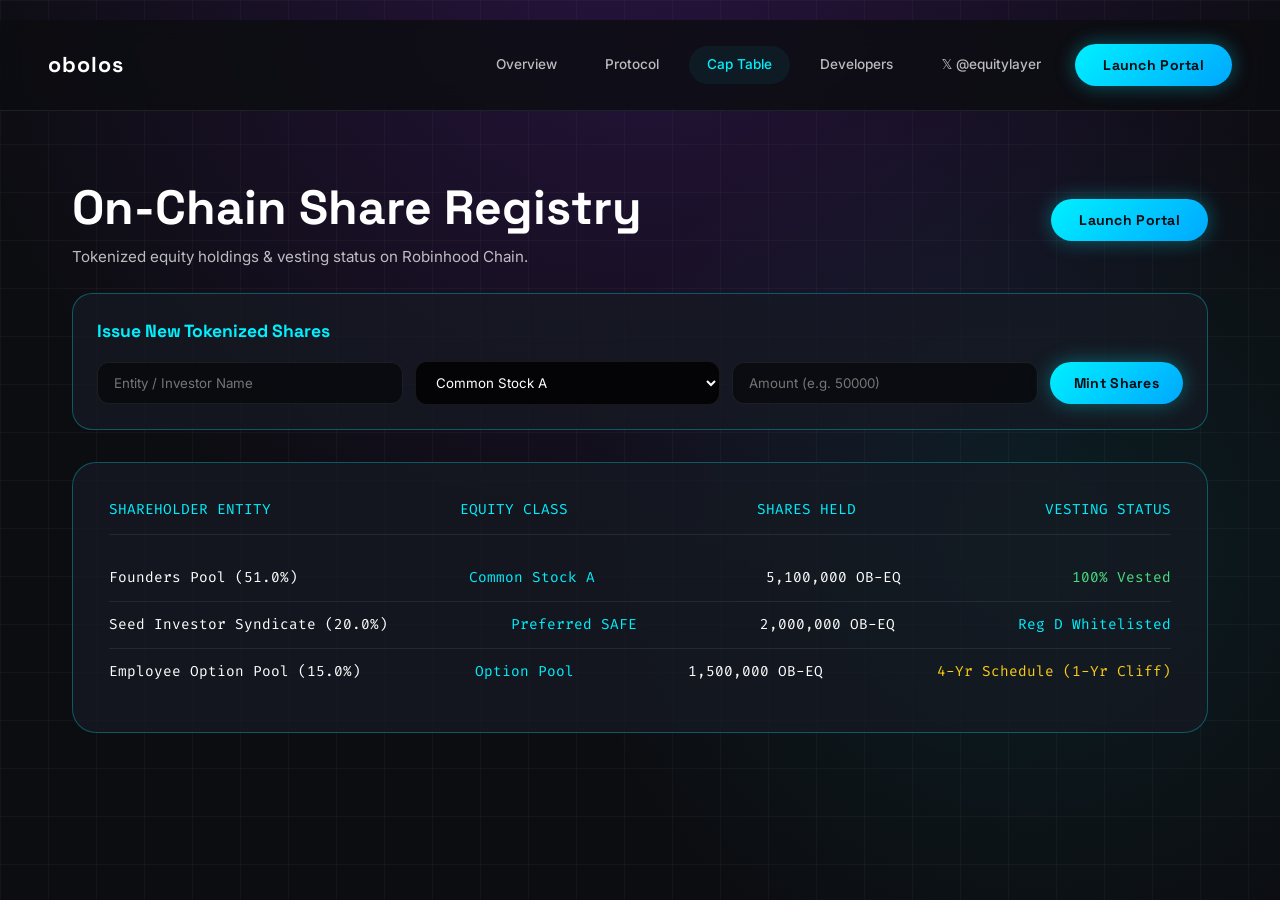
==== cap-table.html @ fc0dc56d "Make all multipage features fully functional with interactive modals, cap table minting, compliance " ====
<!DOCTYPE html>
<html lang="en">
<head>
  <meta charset="utf-8" />
  <meta name="viewport" content="width=device-width, initial-scale=1" />
  <title>On-Chain Cap Table Portal | obolos</title>
  <meta name="description" content="Manage tokenized share registries, SAFE agreements, and shareholder allocations on Robinhood Chain." />
  <link rel="stylesheet" href="styles.css" />
</head>
<body style="padding-top: 20px;">

  <!-- Top Navigation Bar -->
  <header class="navbar-obolos">
    <a href="index.html" class="brand-logo-obolos">
      obolos
    </a>

    <div class="desktop-nav-links" style="display: flex; align-items: center; gap: 16px;">
      <nav class="nav-links-obolos">
        <a href="index.html" class="nav-link-obolos">Overview</a>
        <a href="protocol.html" class="nav-link-obolos">Protocol</a>
        <a href="cap-table.html" class="nav-link-obolos active">Cap Table</a>
        <a href="developers.html" class="nav-link-obolos">Developers</a>
        <a href="https://x.com/equitylayer" target="_blank" class="nav-link-obolos">𝕏 @equitylayer</a>
      </nav>

      <button class="btn-obolos-cyan" onclick="launchComplianceModal()">Launch Portal</button>
    </div>
  </header>

  <div class="wrap-container" style="padding-top: 60px; padding-bottom: 120px;">
    <div style="display: flex; justify-content: space-between; align-items: center; margin-bottom: 24px; flex-wrap: wrap; gap: 16px;">
      <div>
        <h1 style="font-family: var(--font-display); font-size: 3rem; font-weight: 700;">On-Chain Share Registry</h1>
        <p style="color: var(--text-muted); font-size: 0.95rem;">Tokenized equity holdings & vesting status on Robinhood Chain.</p>
      </div>

      <button class="btn-obolos-cyan" onclick="launchComplianceModal()">Launch Portal</button>
    </div>

    <!-- Add Shareholder Interactive Form -->
    <div style="background: var(--bg-card); border: 1px solid var(--stroke-glow); border-radius: 20px; padding: 24px; margin-bottom: 32px;">
      <h3 style="font-family: var(--font-display); font-size: 1.1rem; font-weight: 700; color: var(--neon-cyan); margin-bottom: 16px;">Issue New Tokenized Shares</h3>
      <div style="display: grid; grid-template-columns: repeat(3, 1fr) auto; gap: 12px; align-items: center;">
        <input type="text" id="newShareholderName" placeholder="Entity / Investor Name" style="padding: 12px 16px; border-radius: 12px; border: 1px solid var(--stroke); background: rgba(0,0,0,0.5); color: #fff; font-family: var(--font-sans);" />
        <select id="newShareClass" style="padding: 12px 16px; border-radius: 12px; border: 1px solid var(--stroke); background: rgba(0,0,0,0.8); color: #fff; font-family: var(--font-sans);">
          <option>Common Stock A</option>
          <option>Preferred SAFE</option>
          <option>Option Pool</option>
        </select>
        <input type="number" id="newShareAmount" placeholder="Amount (e.g. 50000)" style="padding: 12px 16px; border-radius: 12px; border: 1px solid var(--stroke); background: rgba(0,0,0,0.5); color: #fff; font-family: var(--font-sans);" />
        <button class="btn-obolos-cyan" style="padding: 12px 24px;" onclick="addNewShareholder()">Mint Shares</button>
      </div>
    </div>

    <div style="background: var(--bg-card); border: 1px solid var(--stroke-glow); border-radius: 24px; padding: 36px; font-family: var(--font-mono); font-size: 0.9rem;">
      <div style="display: flex; justify-content: space-between; margin-bottom: 20px; border-bottom: 1px solid var(--stroke); padding-bottom: 12px; color: var(--neon-cyan);">
        <span>SHAREHOLDER ENTITY</span>
        <span>EQUITY CLASS</span>
        <span>SHARES HELD</span>
        <span>VESTING STATUS</span>
      </div>

      <div id="shareholderRegistryList">
        <div style="display: flex; justify-content: space-between; padding: 12px 0; border-bottom: 1px solid var(--stroke); color: var(--text-white);">
          <span>Founders Pool (51.0%)</span>
          <span style="color: var(--neon-cyan);">Common Stock A</span>
          <span>5,100,000 OB-EQ</span>
          <span style="color: #4ade80;">100% Vested</span>
        </div>

        <div style="display: flex; justify-content: space-between; padding: 12px 0; border-bottom: 1px solid var(--stroke); color: var(--text-white);">
          <span>Seed Investor Syndicate (20.0%)</span>
          <span style="color: var(--neon-cyan);">Preferred SAFE</span>
          <span>2,000,000 OB-EQ</span>
          <span style="color: #00f0ff;">Reg D Whitelisted</span>
        </div>

        <div style="display: flex; justify-content: space-between; padding: 12px 0; color: var(--text-white);">
          <span>Employee Option Pool (15.0%)</span>
          <span style="color: var(--neon-cyan);">Option Pool</span>
          <span>1,500,000 OB-EQ</span>
          <span style="color: #facc15;">4-Yr Schedule (1-Yr Cliff)</span>
        </div>
      </div>
    </div>
  </div>

  <script src="app.js"></script>
</body>
</html>
---- styles.css ----
/* ==========================================================================
   OBOLOS - THE COMPLIANCE PROTOCOL FOR TOKENIZED EQUITY (ROBINHOOD CHAIN)
   Design System: Dark Obsidian (#0c0d11), Neon Cyan (#00f0ff), Neon Violet (#8a2be2),
                  Glassmorphism (#161a23), Inter + Space Grotesk Typography
   ========================================================================== */

@import url('https://fonts.googleapis.com/css2?family=Inter:wght@300;400;500;600;700&family=Space+Grotesk:wght@400;500;600;700&family=Fira+Code:wght@400;500&display=swap');

:root {
  --bg-obsidian: #0c0d11;
  --bg-card: rgba(22, 26, 35, 0.75);
  --bg-card-hover: rgba(30, 36, 48, 0.85);

  --neon-cyan: #00f0ff;
  --neon-violet: #8a2be2;
  --neon-blue: #3b82f6;

  --stroke: rgba(255, 255, 255, 0.08);
  --stroke-glow: rgba(0, 240, 255, 0.3);

  --text-white: #ffffff;
  --text-muted: rgba(255, 255, 255, 0.72);
  --text-subtle: rgba(255, 255, 255, 0.45);

  --font-sans: 'Inter', system-ui, sans-serif;
  --font-display: 'Space Grotesk', system-ui, sans-serif;
  --font-mono: 'Fira Code', monospace;
}

*, *::before, *::after {
  box-sizing: border-box;
  margin: 0;
  padding: 0;
}

html {
  scroll-behavior: smooth;
  font-size: 16px;
  background-color: var(--bg-obsidian);
  color: var(--text-white);
  font-family: var(--font-sans);
  -webkit-font-smoothing: antialiased;
}

body {
  min-height: 100vh;
  position: relative;
  overflow-x: hidden;
  line-height: 1.55;
  background-color: var(--bg-obsidian);
  background-image: 
    radial-gradient(circle at 50% -10%, rgba(138, 43, 226, 0.22) 0%, transparent 60%),
    radial-gradient(circle at 80% 60%, rgba(0, 240, 255, 0.08) 0%, transparent 40%),
    linear-gradient(rgba(255, 255, 255, 0.03) 1px, transparent 1px),
    linear-gradient(90deg, rgba(255, 255, 255, 0.03) 1px, transparent 1px);
  background-size: 100% 100%, 100% 100%, 48px 48px, 48px 48px;
}

a {
  color: inherit;
  text-decoration: none;
}

button {
  font-family: inherit;
  cursor: pointer;
}

/* Layout Container */
.wrap-container {
  max-width: 1200px;
  margin: 0 auto;
  padding: 0 32px;
}

/* Top Navbar */
.navbar-obolos {
  display: flex;
  align-items: center;
  justify-content: space-between;
  padding: 24px 48px;
  background: rgba(12, 13, 17, 0.8);
  backdrop-filter: blur(12px);
  position: sticky;
  top: 0;
  z-index: 100;
  border-bottom: 1px solid var(--stroke);
}

.brand-logo-obolos {
  display: inline-flex;
  align-items: center;
  gap: 12px;
  font-family: var(--font-display);
  font-size: 1.35rem;
  font-weight: 700;
  letter-spacing: 0.05em;
  color: var(--text-white);
}

.nav-links-obolos {
  display: flex;
  align-items: center;
  gap: 12px;
}

.nav-link-obolos {
  padding: 8px 18px;
  border-radius: 9999px;
  font-size: 0.85rem;
  font-weight: 500;
  color: var(--text-muted);
  transition: all 0.2s ease;
}

.nav-link-obolos:hover, .nav-link-obolos.active {
  color: var(--neon-cyan);
  background: rgba(0, 240, 255, 0.06);
}

/* Buttons */
.btn-obolos-cyan {
  background: linear-gradient(135deg, #00f0ff 0%, #00a8ff 100%);
  color: #0c0d11;
  padding: 12px 28px;
  border-radius: 9999px;
  border: none;
  font-family: var(--font-display);
  font-size: 0.88rem;
  font-weight: 700;
  letter-spacing: 0.02em;
  box-shadow: 0 0 20px rgba(0, 240, 255, 0.35);
  transition: all 0.2s ease;
  display: inline-flex;
  align-items: center;
  justify-content: center;
}

.btn-obolos-cyan:hover {
  transform: translateY(-2px);
  box-shadow: 0 0 30px rgba(0, 240, 255, 0.6);
}

.btn-obolos-outline {
  background: rgba(255, 255, 255, 0.04);
  color: var(--text-white);
  padding: 12px 28px;
  border-radius: 9999px;
  border: 1px solid var(--stroke-glow);
  font-family: var(--font-display);
  font-size: 0.88rem;
  font-weight: 600;
  transition: all 0.2s ease;
  display: inline-flex;
  align-items: center;
  justify-content: center;
}

.btn-obolos-outline:hover {
  background: rgba(0, 240, 255, 0.1);
  border-color: var(--neon-cyan);
  color: var(--neon-cyan);
}

/* Hero Section */
.hero-obolos {
  padding: 80px 0 100px;
  text-align: center;
  position: relative;
}

.eyebrow-tag-obolos {
  display: inline-flex;
  align-items: center;
  gap: 8px;
  background: rgba(0, 240, 255, 0.06);
  border: 1px solid rgba(0, 240, 255, 0.25);
  padding: 6px 18px;
  border-radius: 9999px;
  font-family: var(--font-mono);
  font-size: 0.75rem;
  color: var(--neon-cyan);
  margin-bottom: 24px;
  letter-spacing: 0.08em;
}

h1.hero-h1-obolos {
  font-family: var(--font-display);
  font-size: clamp(42px, 5.5vw, 72px);
  line-height: 1.1;
  font-weight: 700;
  letter-spacing: -0.03em;
  background: linear-gradient(135deg, #ffffff 30%, #a5b4fc 70%, #00f0ff 100%);
  -webkit-background-clip: text;
  -webkit-text-fill-color: transparent;
  max-width: 960px;
  margin: 0 auto;
}

/* Cap Table Calculator Card */
.captable-card-obolos {
  background: var(--bg-card);
  border: 1px solid var(--stroke-glow);
  border-radius: 24px;
  padding: 40px;
  margin: 60px auto 0;
  max-width: 900px;
  box-shadow: 0 20px 50px rgba(0, 0, 0, 0.6), inset 0 1px 0 rgba(255,255,255,0.1);
  backdrop-filter: blur(16px);
  text-align: left;
}

/* Feature Grid */
.feature-grid-obolos {
  display: grid;
  grid-template-columns: repeat(2, 1fr);
  gap: 24px;
  margin-top: 48px;
}

.feature-card-item {
  background: var(--bg-card);
  border: 1px solid var(--stroke);
  border-radius: 20px;
  padding: 32px;
  transition: all 0.3s ease;
}

.feature-card-item:hover {
  border-color: var(--neon-cyan);
  transform: translateY(-4px);
  box-shadow: 0 12px 30px rgba(0, 240, 255, 0.15);
}

/* Footer Section */
footer.footer-obolos {
  background: #08090c;
  color: var(--text-white);
  padding: 80px 0 40px;
  border-top: 1px solid var(--stroke);
  margin-top: 100px;
}

.footer-nav-grid {
  display: grid;
  grid-template-columns: 2fr repeat(3, 1fr);
  gap: 40px;
  margin-bottom: 48px;
}

/* Mobile Hamburger Button & Drawer */
.btn-hamburger-obolos {
  display: none;
  width: 40px;
  height: 40px;
  border-radius: 50%;
  border: 1px solid var(--stroke-glow);
  background: rgba(255, 255, 255, 0.05);
  align-items: center;
  justify-content: center;
  cursor: pointer;
}

.btn-hamburger-obolos span {
  display: block;
  width: 16px;
  height: 2px;
  background: var(--neon-cyan);
  margin: 3px 0;
}

.mobile-menu-drawer-obolos {
  display: none;
  position: fixed;
  inset: 0;
  z-index: 999;
  background: rgba(12, 13, 17, 0.98);
  backdrop-filter: blur(16px);
  padding: 32px 24px;
  flex-direction: column;
  justify-content: space-between;
}

.mobile-menu-drawer-obolos.open {
  display: flex;
}

/* Responsive Media Queries */
@media (max-width: 1024px) {
  .wrap-container { padding: 0 24px; }
  .navbar-obolos { padding: 20px 24px; }
  .feature-grid-obolos { grid-template-columns: 1fr; }
  .footer-nav-grid { grid-template-columns: 1fr 1fr; gap: 32px; }
}

@media (max-width: 768px) {
  .desktop-nav-links { display: none !important; }
  .btn-hamburger-obolos { display: flex !important; }
  .navbar-obolos { padding: 16px 20px; }
  .hero-obolos { padding: 40px 0 60px; }
  h1.hero-h1-obolos { font-size: 2.3rem; }
  .captable-card-obolos { padding: 24px; margin-top: 36px; }
  .footer-nav-grid { grid-template-columns: 1fr; gap: 28px; }
}
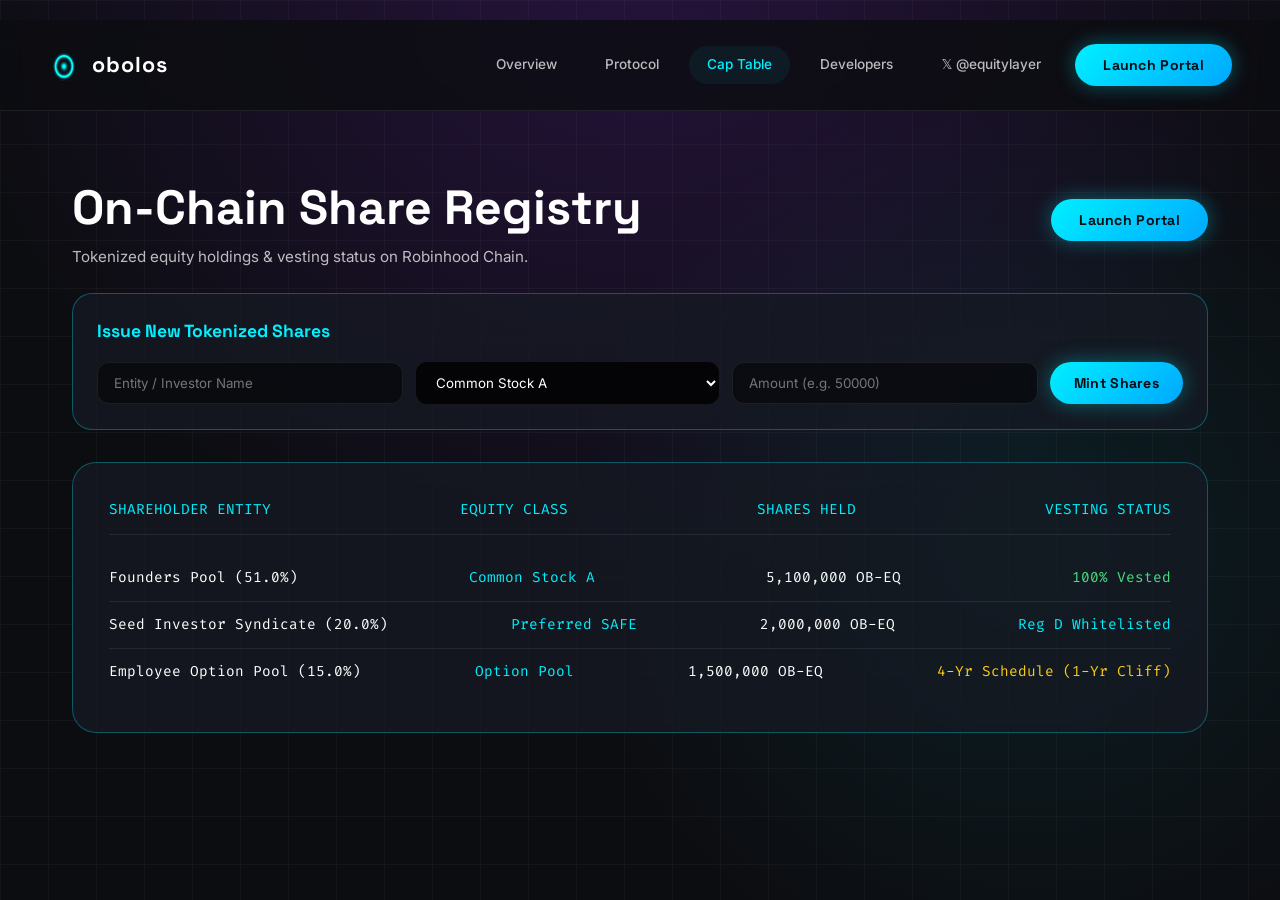
==== commit ec848467: "Update official obolos glowing neon cyan ring emblem logo and favicon across all 4 HTML pages" ====
--- a/cap-table.html
+++ b/cap-table.html
@@ -5,6 +5,9 @@
   <meta name="viewport" content="width=device-width, initial-scale=1" />
   <title>On-Chain Cap Table Portal | obolos</title>
   <meta name="description" content="Manage tokenized share registries, SAFE agreements, and shareholder allocations on Robinhood Chain." />
+  <link rel="icon" type="image/png" href="favicon.png" />
+  <link rel="icon" type="image/svg+xml" href="favicon.svg" />
+  <link rel="apple-touch-icon" href="apple-touch-icon.png" />
   <link rel="stylesheet" href="styles.css" />
 </head>
 <body style="padding-top: 20px;">
@@ -12,6 +15,7 @@
   <!-- Top Navigation Bar -->
   <header class="navbar-obolos">
     <a href="index.html" class="brand-logo-obolos">
+      <img src="logo.png" alt="obolos logo" style="width: 32px; height: 32px; border-radius: 50%; object-fit: cover;">
       obolos
     </a>
 
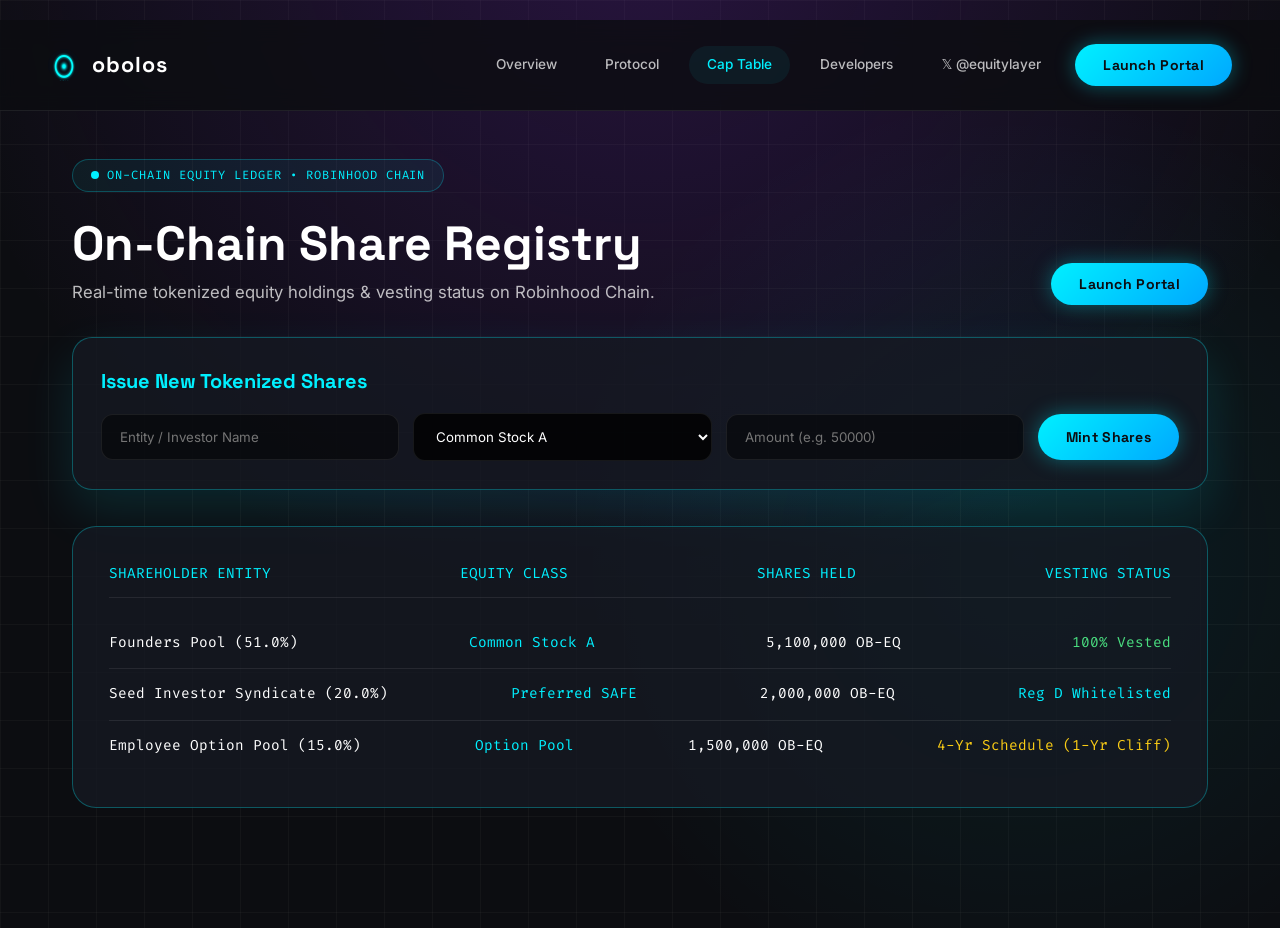
==== commit 9268a6df: "Redesign developers.html with ultra-sleek IDE syntax highlighting, clean responsive layout, and API " ====
--- a/cap-table.html
+++ b/cap-table.html
@@ -30,30 +30,70 @@
 
       <button class="btn-obolos-cyan" onclick="launchComplianceModal()">Launch Portal</button>
     </div>
+
+    <button class="btn-hamburger-obolos" onclick="toggleMobileMenuObolos()" aria-label="Open menu">
+      <div>
+        <span></span>
+        <span></span>
+        <span></span>
+      </div>
+    </button>
   </header>
 
-  <div class="wrap-container" style="padding-top: 60px; padding-bottom: 120px;">
-    <div style="display: flex; justify-content: space-between; align-items: center; margin-bottom: 24px; flex-wrap: wrap; gap: 16px;">
+  <!-- Mobile Menu Drawer -->
+  <div id="mobileMenuDrawerObolos" class="mobile-menu-drawer-obolos">
+    <div style="display: flex; justify-content: space-between; align-items: center;">
+      <a href="index.html" class="brand-logo-obolos" onclick="toggleMobileMenuObolos()">
+        <img src="logo.png" alt="obolos logo" style="width: 32px; height: 32px; border-radius: 50%; object-fit: cover;">
+        obolos
+      </a>
+      <button style="background: transparent; border: none; font-size: 2rem; color: var(--neon-cyan);" onclick="toggleMobileMenuObolos()">&times;</button>
+    </div>
+
+    <div style="display: flex; flex-direction: column; gap: 24px; font-family: var(--font-display); font-size: 1.2rem; font-weight: 600; margin-top: 40px;">
+      <a href="index.html" style="color: #fff;" onclick="toggleMobileMenuObolos()">Overview</a>
+      <a href="protocol.html" style="color: #fff;" onclick="toggleMobileMenuObolos()">Protocol</a>
+      <a href="cap-table.html" style="color: var(--neon-cyan);" onclick="toggleMobileMenuObolos()">Cap Table</a>
+      <a href="developers.html" style="color: #fff;" onclick="toggleMobileMenuObolos()">Developers</a>
+      <a href="https://x.com/equitylayer" target="_blank" style="color: var(--neon-cyan);" onclick="toggleMobileMenuObolos()">𝕏 @equitylayer</a>
+    </div>
+
+    <div style="margin-top: auto;">
+      <button class="btn-obolos-cyan" style="width: 100%;" onclick="toggleMobileMenuObolos(); launchComplianceModal();">Launch Portal</button>
+    </div>
+  </div>
+
+  <div class="wrap-container" style="padding-top: 48px; padding-bottom: 120px;">
+    <div class="eyebrow-tag-obolos">
+      <span style="width: 8px; height: 8px; border-radius: 50%; background: var(--neon-cyan);"></span>
+      ON-CHAIN EQUITY LEDGER • ROBINHOOD CHAIN
+    </div>
+
+    <div style="display: flex; justify-content: space-between; align-items: flex-end; margin-bottom: 32px; flex-wrap: wrap; gap: 16px;">
       <div>
-        <h1 style="font-family: var(--font-display); font-size: 3rem; font-weight: 700;">On-Chain Share Registry</h1>
-        <p style="color: var(--text-muted); font-size: 0.95rem;">Tokenized equity holdings & vesting status on Robinhood Chain.</p>
+        <h1 style="font-family: var(--font-display); font-size: clamp(32px, 4vw, 48px); font-weight: 700; line-height: 1.15;">
+          On-Chain Share Registry
+        </h1>
+        <p style="color: var(--text-muted); font-size: 1.05rem; margin-top: 8px;">
+          Real-time tokenized equity holdings & vesting status on Robinhood Chain.
+        </p>
       </div>
 
       <button class="btn-obolos-cyan" onclick="launchComplianceModal()">Launch Portal</button>
     </div>
 
     <!-- Add Shareholder Interactive Form -->
-    <div style="background: var(--bg-card); border: 1px solid var(--stroke-glow); border-radius: 20px; padding: 24px; margin-bottom: 32px;">
-      <h3 style="font-family: var(--font-display); font-size: 1.1rem; font-weight: 700; color: var(--neon-cyan); margin-bottom: 16px;">Issue New Tokenized Shares</h3>
-      <div style="display: grid; grid-template-columns: repeat(3, 1fr) auto; gap: 12px; align-items: center;">
-        <input type="text" id="newShareholderName" placeholder="Entity / Investor Name" style="padding: 12px 16px; border-radius: 12px; border: 1px solid var(--stroke); background: rgba(0,0,0,0.5); color: #fff; font-family: var(--font-sans);" />
-        <select id="newShareClass" style="padding: 12px 16px; border-radius: 12px; border: 1px solid var(--stroke); background: rgba(0,0,0,0.8); color: #fff; font-family: var(--font-sans);">
+    <div style="background: var(--bg-card); border: 1px solid var(--stroke-glow); border-radius: 20px; padding: 28px; margin-bottom: 36px; box-shadow: 0 20px 50px rgba(0,240,255,0.12);">
+      <h3 style="font-family: var(--font-display); font-size: 1.25rem; font-weight: 700; color: var(--neon-cyan); margin-bottom: 16px;">Issue New Tokenized Shares</h3>
+      <div style="display: grid; grid-template-columns: repeat(3, 1fr) auto; gap: 14px; align-items: center;">
+        <input type="text" id="newShareholderName" placeholder="Entity / Investor Name" style="padding: 14px 18px; border-radius: 12px; border: 1px solid var(--stroke); background: rgba(0,0,0,0.5); color: #fff; font-family: var(--font-sans);" />
+        <select id="newShareClass" style="padding: 14px 18px; border-radius: 12px; border: 1px solid var(--stroke); background: rgba(0,0,0,0.8); color: #fff; font-family: var(--font-sans);">
           <option>Common Stock A</option>
           <option>Preferred SAFE</option>
           <option>Option Pool</option>
         </select>
-        <input type="number" id="newShareAmount" placeholder="Amount (e.g. 50000)" style="padding: 12px 16px; border-radius: 12px; border: 1px solid var(--stroke); background: rgba(0,0,0,0.5); color: #fff; font-family: var(--font-sans);" />
-        <button class="btn-obolos-cyan" style="padding: 12px 24px;" onclick="addNewShareholder()">Mint Shares</button>
+        <input type="number" id="newShareAmount" placeholder="Amount (e.g. 50000)" style="padding: 14px 18px; border-radius: 12px; border: 1px solid var(--stroke); background: rgba(0,0,0,0.5); color: #fff; font-family: var(--font-sans);" />
+        <button class="btn-obolos-cyan" style="padding: 14px 28px;" onclick="addNewShareholder()">Mint Shares</button>
       </div>
     </div>
 
@@ -66,21 +106,21 @@
       </div>
 
       <div id="shareholderRegistryList">
-        <div style="display: flex; justify-content: space-between; padding: 12px 0; border-bottom: 1px solid var(--stroke); color: var(--text-white);">
+        <div style="display: flex; justify-content: space-between; padding: 14px 0; border-bottom: 1px solid var(--stroke); color: var(--text-white);">
           <span>Founders Pool (51.0%)</span>
           <span style="color: var(--neon-cyan);">Common Stock A</span>
           <span>5,100,000 OB-EQ</span>
           <span style="color: #4ade80;">100% Vested</span>
         </div>
 
-        <div style="display: flex; justify-content: space-between; padding: 12px 0; border-bottom: 1px solid var(--stroke); color: var(--text-white);">
+        <div style="display: flex; justify-content: space-between; padding: 14px 0; border-bottom: 1px solid var(--stroke); color: var(--text-white);">
           <span>Seed Investor Syndicate (20.0%)</span>
           <span style="color: var(--neon-cyan);">Preferred SAFE</span>
           <span>2,000,000 OB-EQ</span>
           <span style="color: #00f0ff;">Reg D Whitelisted</span>
         </div>
 
-        <div style="display: flex; justify-content: space-between; padding: 12px 0; color: var(--text-white);">
+        <div style="display: flex; justify-content: space-between; padding: 14px 0; color: var(--text-white);">
           <span>Employee Option Pool (15.0%)</span>
           <span style="color: var(--neon-cyan);">Option Pool</span>
           <span>1,500,000 OB-EQ</span>
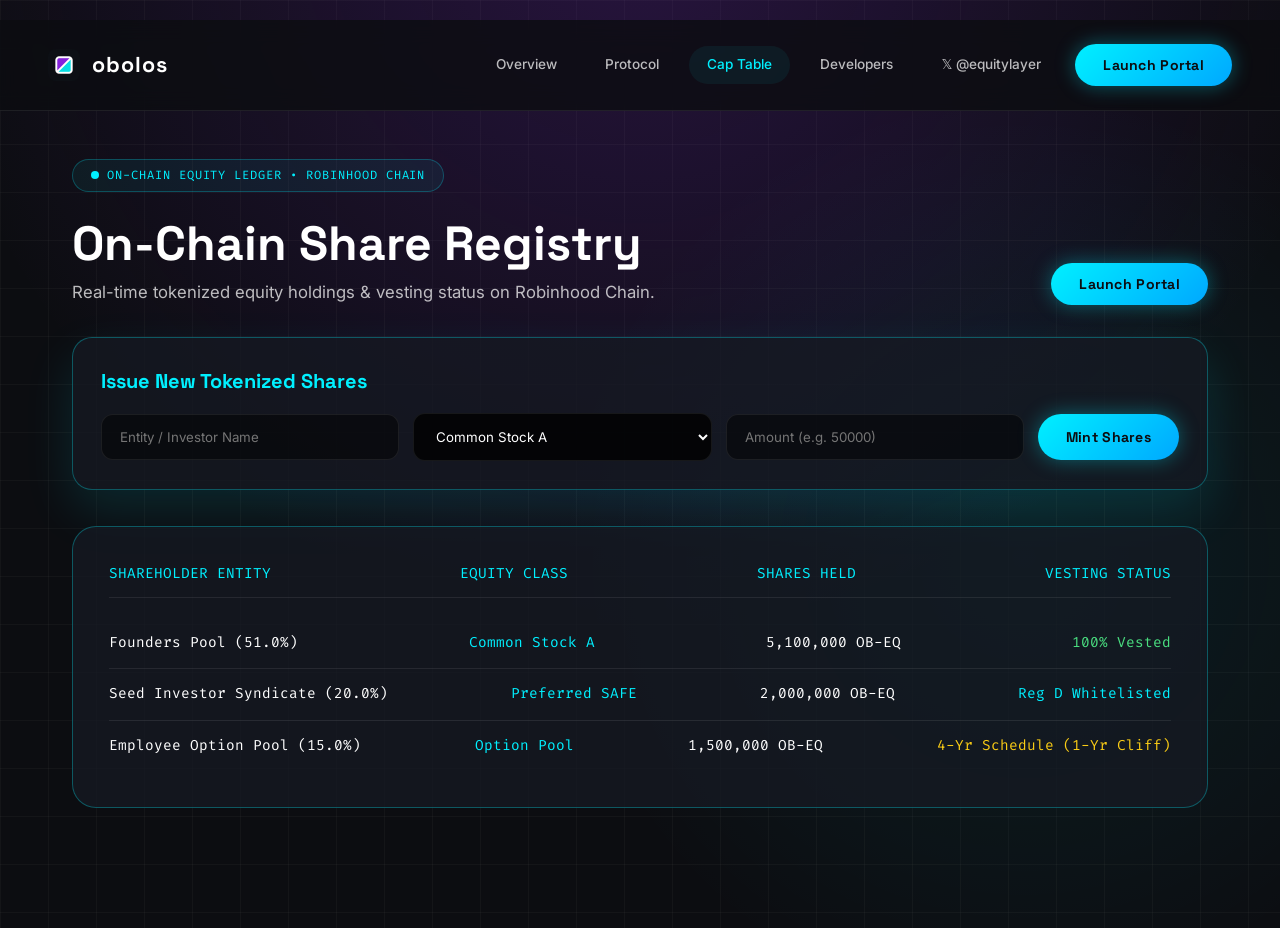
==== commit 02eb996d: "Update official obolos purple and cyan diagonal split triangle logo and favicon assets across all pa" ====
--- a/cap-table.html
+++ b/cap-table.html
@@ -15,7 +15,7 @@
   <!-- Top Navigation Bar -->
   <header class="navbar-obolos">
     <a href="index.html" class="brand-logo-obolos">
-      <img src="logo.png" alt="obolos logo" style="width: 32px; height: 32px; border-radius: 50%; object-fit: cover;">
+      <img src="logo.png" alt="obolos logo" style="width: 32px; height: 32px; border-radius: 8px; object-fit: cover;">
       obolos
     </a>
 
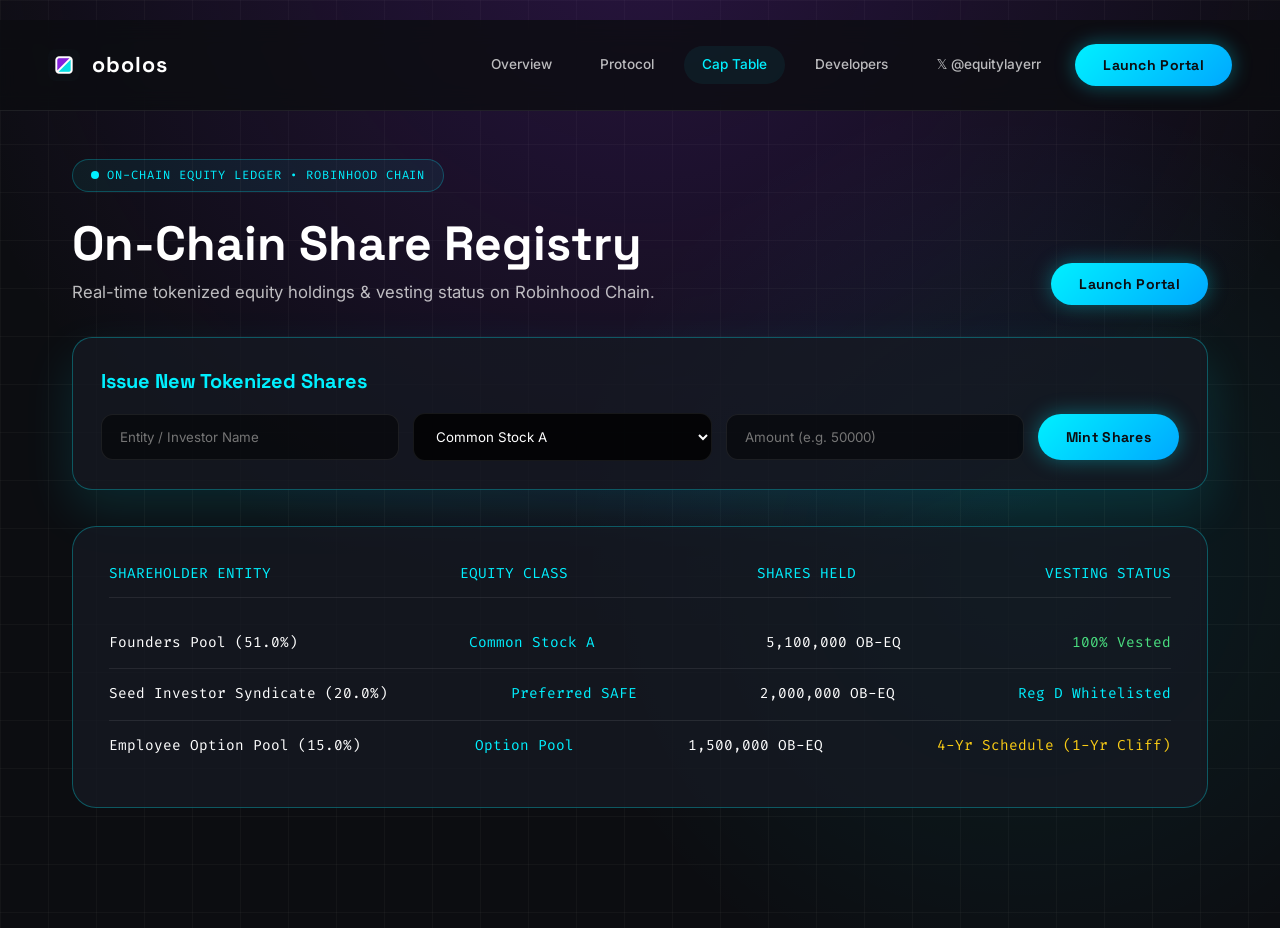
==== commit 1d285015: "Update official X profile link to https://x.com/equitylayerr across all pages" ====
--- a/cap-table.html
+++ b/cap-table.html
@@ -25,7 +25,7 @@
         <a href="protocol.html" class="nav-link-obolos">Protocol</a>
         <a href="cap-table.html" class="nav-link-obolos active">Cap Table</a>
         <a href="developers.html" class="nav-link-obolos">Developers</a>
-        <a href="https://x.com/equitylayer" target="_blank" class="nav-link-obolos">𝕏 @equitylayer</a>
+        <a href="https://x.com/equitylayerr" target="_blank" class="nav-link-obolos">𝕏 @equitylayerr</a>
       </nav>
 
       <button class="btn-obolos-cyan" onclick="launchComplianceModal()">Launch Portal</button>
@@ -55,7 +55,7 @@
       <a href="protocol.html" style="color: #fff;" onclick="toggleMobileMenuObolos()">Protocol</a>
       <a href="cap-table.html" style="color: var(--neon-cyan);" onclick="toggleMobileMenuObolos()">Cap Table</a>
       <a href="developers.html" style="color: #fff;" onclick="toggleMobileMenuObolos()">Developers</a>
-      <a href="https://x.com/equitylayer" target="_blank" style="color: var(--neon-cyan);" onclick="toggleMobileMenuObolos()">𝕏 @equitylayer</a>
+      <a href="https://x.com/equitylayerr" target="_blank" style="color: var(--neon-cyan);" onclick="toggleMobileMenuObolos()">𝕏 @equitylayerr</a>
     </div>
 
     <div style="margin-top: auto;">
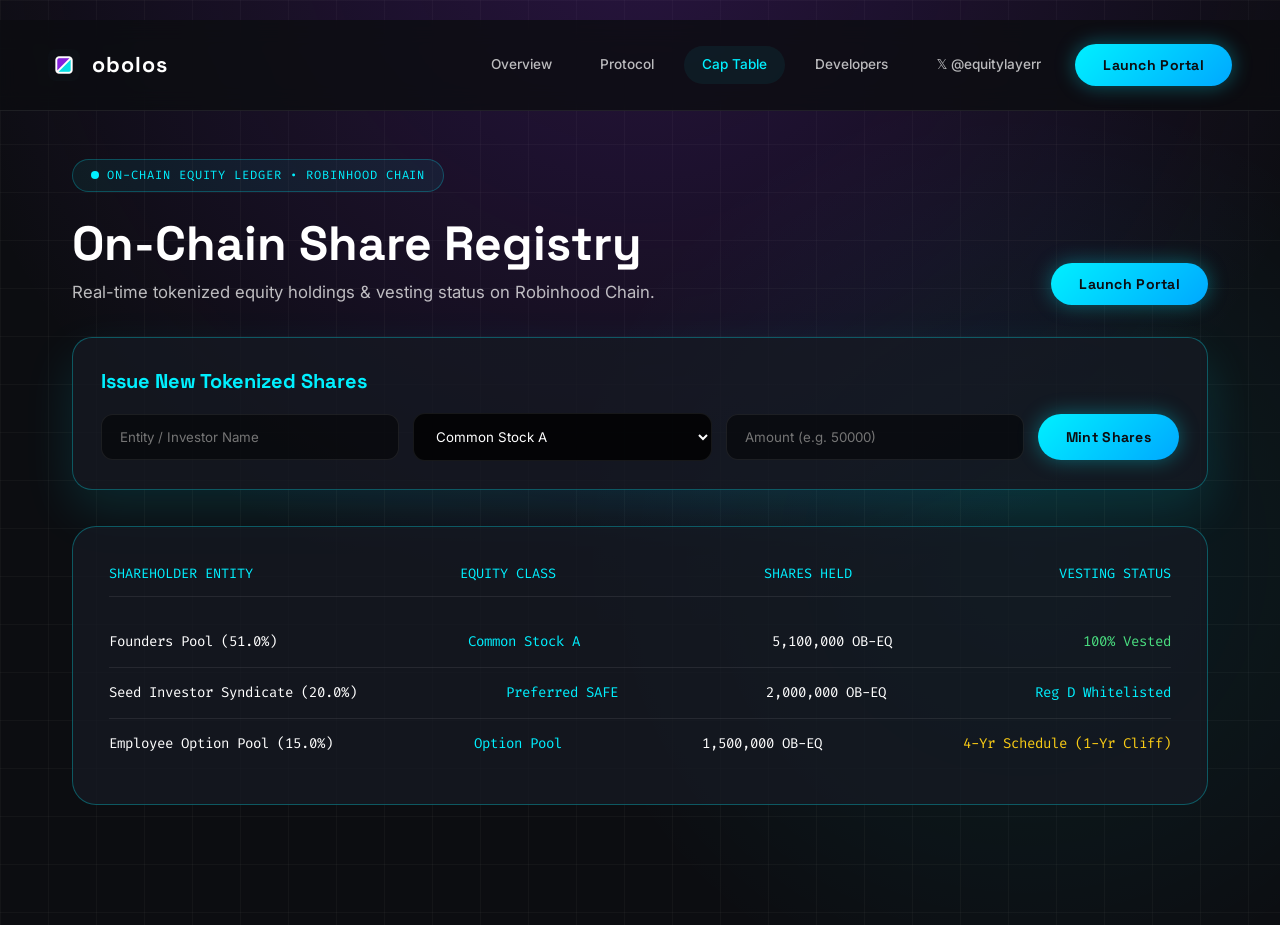
==== commit aa17276e: "Fix mobile responsive layout across all pages with 1-column grid fallback, full-width forms, and scr" ====
--- a/cap-table.html
+++ b/cap-table.html
@@ -97,34 +97,36 @@
       </div>
     </div>
 
-    <div style="background: var(--bg-card); border: 1px solid var(--stroke-glow); border-radius: 24px; padding: 36px; font-family: var(--font-mono); font-size: 0.9rem;">
-      <div style="display: flex; justify-content: space-between; margin-bottom: 20px; border-bottom: 1px solid var(--stroke); padding-bottom: 12px; color: var(--neon-cyan);">
-        <span>SHAREHOLDER ENTITY</span>
-        <span>EQUITY CLASS</span>
-        <span>SHARES HELD</span>
-        <span>VESTING STATUS</span>
-      </div>
-
-      <div id="shareholderRegistryList">
-        <div style="display: flex; justify-content: space-between; padding: 14px 0; border-bottom: 1px solid var(--stroke); color: var(--text-white);">
-          <span>Founders Pool (51.0%)</span>
-          <span style="color: var(--neon-cyan);">Common Stock A</span>
-          <span>5,100,000 OB-EQ</span>
-          <span style="color: #4ade80;">100% Vested</span>
+    <div style="background: var(--bg-card); border: 1px solid var(--stroke-glow); border-radius: 24px; padding: 36px; overflow-x: auto;">
+      <div style="min-width: 540px;">
+        <div style="display: flex; justify-content: space-between; margin-bottom: 20px; border-bottom: 1px solid var(--stroke); padding-bottom: 12px; color: var(--neon-cyan); font-family: var(--font-mono); font-size: 0.85rem;">
+          <span>SHAREHOLDER ENTITY</span>
+          <span>EQUITY CLASS</span>
+          <span>SHARES HELD</span>
+          <span>VESTING STATUS</span>
         </div>
 
-        <div style="display: flex; justify-content: space-between; padding: 14px 0; border-bottom: 1px solid var(--stroke); color: var(--text-white);">
-          <span>Seed Investor Syndicate (20.0%)</span>
-          <span style="color: var(--neon-cyan);">Preferred SAFE</span>
-          <span>2,000,000 OB-EQ</span>
-          <span style="color: #00f0ff;">Reg D Whitelisted</span>
-        </div>
+        <div id="shareholderRegistryList">
+          <div style="display: flex; justify-content: space-between; padding: 14px 0; border-bottom: 1px solid var(--stroke); color: var(--text-white); font-family: var(--font-mono); font-size: 0.88rem;">
+            <span>Founders Pool (51.0%)</span>
+            <span style="color: var(--neon-cyan);">Common Stock A</span>
+            <span>5,100,000 OB-EQ</span>
+            <span style="color: #4ade80;">100% Vested</span>
+          </div>
 
-        <div style="display: flex; justify-content: space-between; padding: 14px 0; color: var(--text-white);">
-          <span>Employee Option Pool (15.0%)</span>
-          <span style="color: var(--neon-cyan);">Option Pool</span>
-          <span>1,500,000 OB-EQ</span>
-          <span style="color: #facc15;">4-Yr Schedule (1-Yr Cliff)</span>
+          <div style="display: flex; justify-content: space-between; padding: 14px 0; border-bottom: 1px solid var(--stroke); color: var(--text-white); font-family: var(--font-mono); font-size: 0.88rem;">
+            <span>Seed Investor Syndicate (20.0%)</span>
+            <span style="color: var(--neon-cyan);">Preferred SAFE</span>
+            <span>2,000,000 OB-EQ</span>
+            <span style="color: #00f0ff;">Reg D Whitelisted</span>
+          </div>
+
+          <div style="display: flex; justify-content: space-between; padding: 14px 0; color: var(--text-white); font-family: var(--font-mono); font-size: 0.88rem;">
+            <span>Employee Option Pool (15.0%)</span>
+            <span style="color: var(--neon-cyan);">Option Pool</span>
+            <span>1,500,000 OB-EQ</span>
+            <span style="color: #facc15;">4-Yr Schedule (1-Yr Cliff)</span>
+          </div>
         </div>
       </div>
     </div>
--- a/styles.css
+++ b/styles.css
@@ -287,18 +287,72 @@
 
 /* Responsive Media Queries */
 @media (max-width: 1024px) {
-  .wrap-container { padding: 0 24px; }
-  .navbar-obolos { padding: 20px 24px; }
-  .feature-grid-obolos { grid-template-columns: 1fr; }
+  .wrap-container { padding: 0 20px; }
+  .navbar-obolos { padding: 18px 24px; }
+  .feature-grid-obolos { grid-template-columns: 1fr; gap: 20px; }
   .footer-nav-grid { grid-template-columns: 1fr 1fr; gap: 32px; }
 }
 
 @media (max-width: 768px) {
   .desktop-nav-links { display: none !important; }
   .btn-hamburger-obolos { display: flex !important; }
-  .navbar-obolos { padding: 16px 20px; }
-  .hero-obolos { padding: 40px 0 60px; }
-  h1.hero-h1-obolos { font-size: 2.3rem; }
-  .captable-card-obolos { padding: 24px; margin-top: 36px; }
-  .footer-nav-grid { grid-template-columns: 1fr; gap: 28px; }
-}
+  .navbar-obolos { padding: 14px 18px; }
+  .hero-obolos { padding: 32px 0 48px; }
+  
+  h1.hero-h1-obolos {
+    font-size: 2.1rem !important;
+    line-height: 1.2 !important;
+  }
+
+  .eyebrow-tag-obolos {
+    font-size: 0.68rem;
+    padding: 6px 14px;
+    letter-spacing: 0.03em;
+    max-width: 100%;
+    text-align: center;
+    white-space: normal;
+    word-break: break-word;
+  }
+
+  .btn-obolos-cyan, .btn-obolos-outline {
+    width: 100%;
+    margin-bottom: 8px;
+  }
+
+  .captable-card-obolos {
+    padding: 20px;
+    margin-top: 28px;
+    border-radius: 16px;
+  }
+
+  /* Force 1-column layout for grid cards on mobile */
+  .grid-2-cols-mobile,
+  div[style*="grid-template-columns: repeat(2, 1fr)"],
+  div[style*="grid-template-columns: repeat(3, 1fr) auto"] {
+    grid-template-columns: 1fr !important;
+    gap: 12px !important;
+  }
+
+  /* Form inputs full width on mobile */
+  input[type="text"], input[type="number"], select {
+    width: 100% !important;
+  }
+
+  .footer-nav-grid {
+    grid-template-columns: 1fr;
+    gap: 24px;
+  }
+
+  /* Code IDE overflow on mobile */
+  pre {
+    font-size: 0.8rem !important;
+    padding: 14px !important;
+  }
+}
+
+@media (max-width: 480px) {
+  h1.hero-h1-obolos { font-size: 1.85rem !important; }
+  .brand-logo-obolos { font-size: 1.15rem; }
+  .captable-card-obolos { padding: 16px; }
+  .wrap-container { padding: 0 16px; }
+}
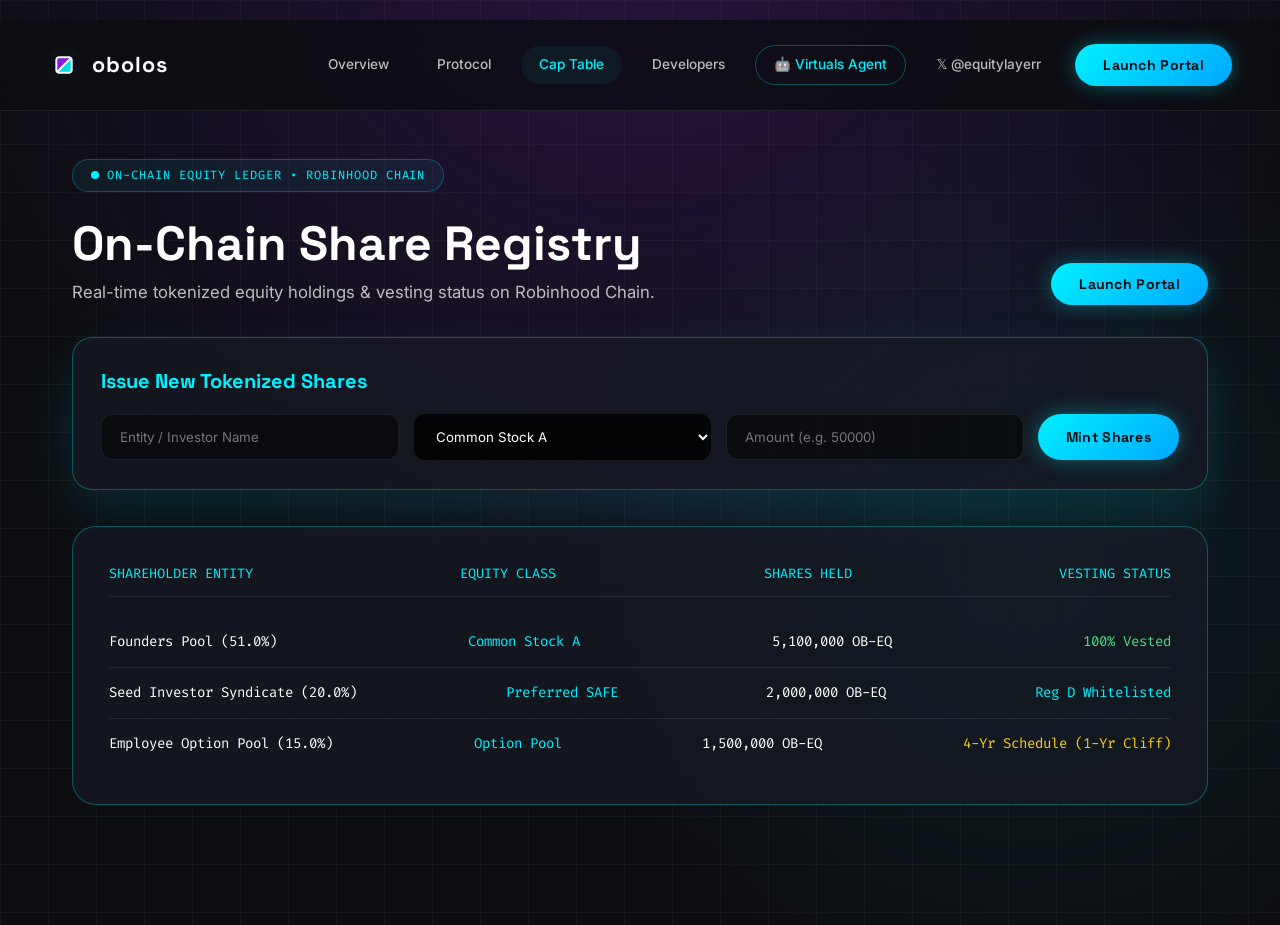
==== commit da527206: "Add Virtuals Protocol App link (https://app.virtuals.io/virtuals/125833) and interactive Contract Ad" ====
--- a/cap-table.html
+++ b/cap-table.html
@@ -3,6 +3,7 @@
 <head>
   <meta charset="utf-8" />
   <meta name="viewport" content="width=device-width, initial-scale=1" />
+  <meta name="virtual-protocol-site-verification" content="43c3d40b78d0ef4c9509d71a0b428633" />
   <title>On-Chain Cap Table Portal | obolos</title>
   <meta name="description" content="Manage tokenized share registries, SAFE agreements, and shareholder allocations on Robinhood Chain." />
   <link rel="icon" type="image/png" href="favicon.png" />
@@ -25,6 +26,7 @@
         <a href="protocol.html" class="nav-link-obolos">Protocol</a>
         <a href="cap-table.html" class="nav-link-obolos active">Cap Table</a>
         <a href="developers.html" class="nav-link-obolos">Developers</a>
+        <a href="https://app.virtuals.io/virtuals/125833" target="_blank" class="nav-link-obolos" style="color: var(--neon-cyan); border: 1px solid rgba(0, 240, 255, 0.3);">🤖 Virtuals Agent</a>
         <a href="https://x.com/equitylayerr" target="_blank" class="nav-link-obolos">𝕏 @equitylayerr</a>
       </nav>
 
